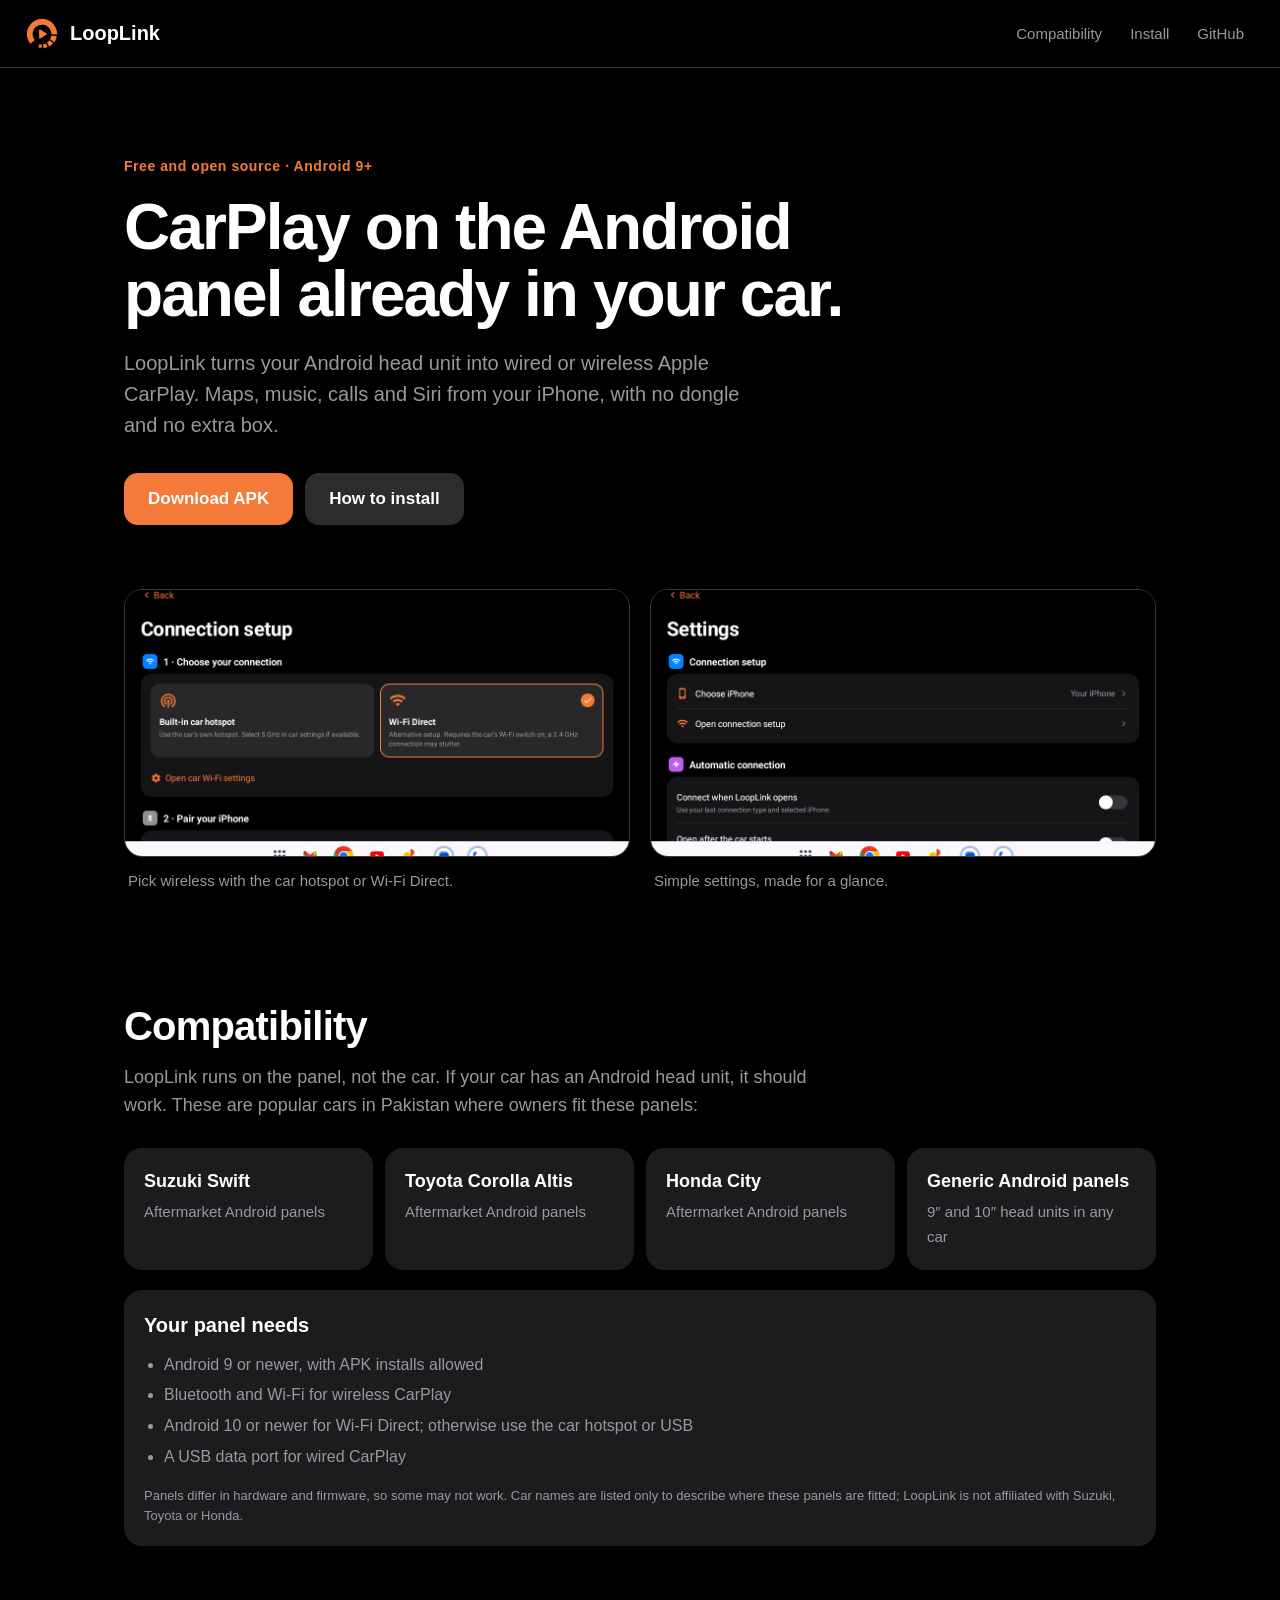
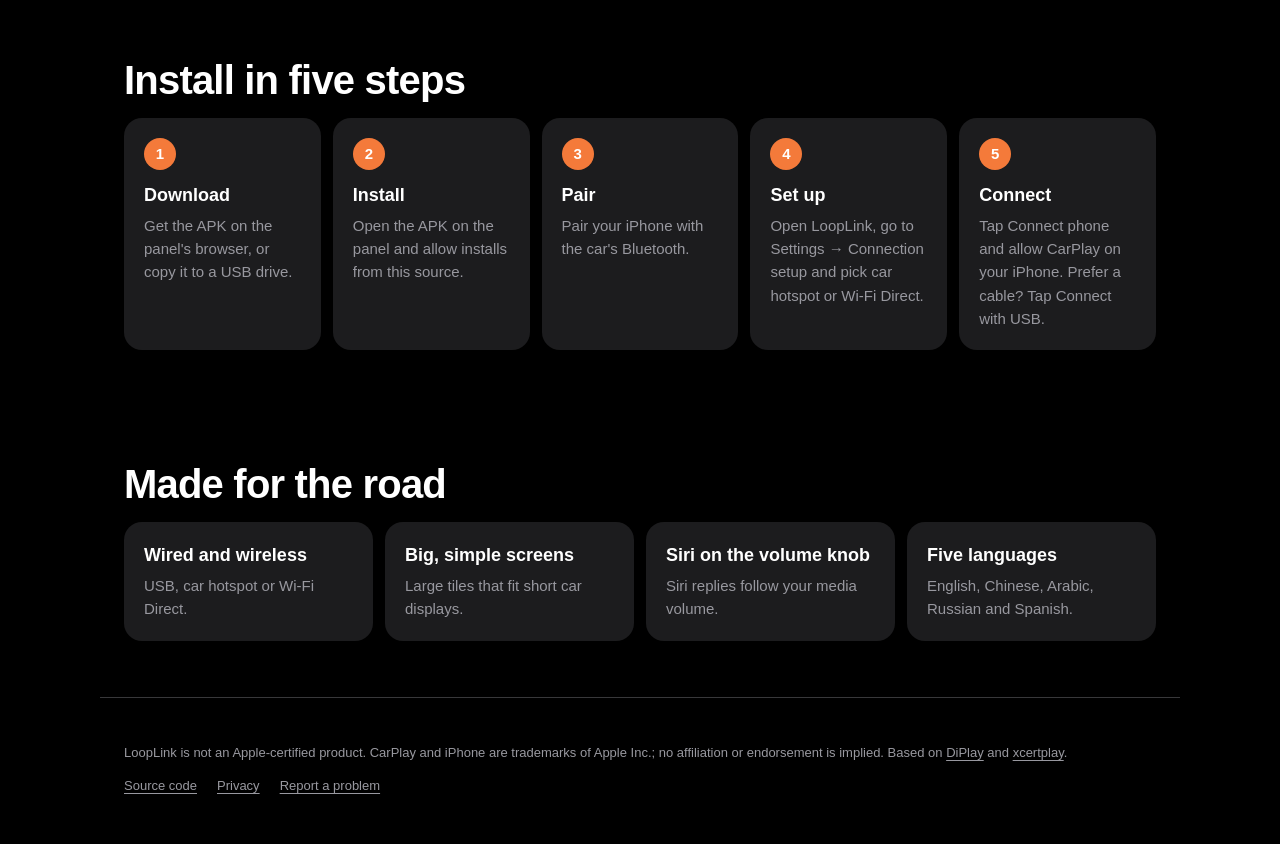
==== site/index.html @ bc6fa311 "Replace the DiPlay site with a LoopLink page Rebuild site/ as one static LoopLink page: download and" ====
<!doctype html>
<html lang="en">
<head>
<meta charset="utf-8">
<meta name="viewport" content="width=device-width,initial-scale=1">
<title>LoopLink · CarPlay for Android car panels</title>
<meta name="description" content="LoopLink brings wired and wireless Apple CarPlay to the Android head unit in your car. Works on generic Android panels fitted in the Suzuki Swift, Toyota Corolla Altis, Honda City and more.">
<meta name="theme-color" content="#000000">
<link rel="icon" href="assets/icon.svg" type="image/svg+xml">
<link rel="stylesheet" href="assets/site.css">
<meta property="og:title" content="LoopLink · CarPlay for Android car panels">
<meta property="og:description" content="Wired and wireless CarPlay on the Android panel already in your car. No dongle needed.">
<meta property="og:image" content="https://umarz317.github.io/LoopLink/assets/connection.png">
<meta property="og:type" content="website">
</head>
<body>
<header class="bar">
  <a class="brand" href="./"><img src="assets/icon.svg" width="36" height="36" alt=""><span>LoopLink</span></a>
  <nav aria-label="Sections">
    <a href="#compatibility">Compatibility</a>
    <a href="#install">Install</a>
    <a href="https://github.com/umarz317/LoopLink">GitHub</a>
  </nav>
</header>

<main>
  <section class="hero">
    <p class="eyebrow">Free and open source · Android 9+</p>
    <h1>CarPlay on the Android panel already in your car.</h1>
    <p class="lead">LoopLink turns your Android head unit into wired or wireless Apple CarPlay. Maps, music, calls and Siri from your iPhone, with no dongle and no extra box.</p>
    <div class="actions">
      <a class="button" href="https://github.com/umarz317/LoopLink/releases/latest">Download APK</a>
      <a class="button ghost" href="#install">How to install</a>
    </div>
  </section>

  <section class="screens" aria-label="Screenshots">
    <figure><img src="assets/connection.png" width="1024" height="540" alt="LoopLink connection setup with car hotspot and Wi-Fi Direct choices"><figcaption>Pick wireless with the car hotspot or Wi-Fi Direct.</figcaption></figure>
    <figure><img src="assets/settings.png" width="1024" height="540" alt="LoopLink settings with iPhone and automatic connection options"><figcaption>Simple settings, made for a glance.</figcaption></figure>
  </section>

  <section id="compatibility">
    <h2>Compatibility</h2>
    <p class="section-lead">LoopLink runs on the panel, not the car. If your car has an Android head unit, it should work. These are popular cars in Pakistan where owners fit these panels:</p>
    <ul class="cars">
      <li><strong>Suzuki Swift</strong><span>Aftermarket Android panels</span></li>
      <li><strong>Toyota Corolla Altis</strong><span>Aftermarket Android panels</span></li>
      <li><strong>Honda City</strong><span>Aftermarket Android panels</span></li>
      <li><strong>Generic Android panels</strong><span>9″ and 10″ head units in any car</span></li>
    </ul>
    <div class="needs">
      <h3>Your panel needs</h3>
      <ul>
        <li>Android 9 or newer, with APK installs allowed</li>
        <li>Bluetooth and Wi-Fi for wireless CarPlay</li>
        <li>Android 10 or newer for Wi-Fi Direct; otherwise use the car hotspot or USB</li>
        <li>A USB data port for wired CarPlay</li>
      </ul>
      <p class="fine">Panels differ in hardware and firmware, so some may not work. Car names are listed only to describe where these panels are fitted; LoopLink is not affiliated with Suzuki, Toyota or Honda.</p>
    </div>
  </section>

  <section id="install">
    <h2>Install in five steps</h2>
    <ol class="steps">
      <li><strong>Download</strong>Get the APK on the panel's browser, or copy it to a USB drive.</li>
      <li><strong>Install</strong>Open the APK on the panel and allow installs from this source.</li>
      <li><strong>Pair</strong>Pair your iPhone with the car's Bluetooth.</li>
      <li><strong>Set up</strong>Open LoopLink, go to Settings → Connection setup and pick car hotspot or Wi-Fi Direct.</li>
      <li><strong>Connect</strong>Tap Connect phone and allow CarPlay on your iPhone. Prefer a cable? Tap Connect with USB.</li>
    </ol>
  </section>

  <section class="features">
    <h2>Made for the road</h2>
    <ul>
      <li><strong>Wired and wireless</strong>USB, car hotspot or Wi-Fi Direct.</li>
      <li><strong>Big, simple screens</strong>Large tiles that fit short car displays.</li>
      <li><strong>Siri on the volume knob</strong>Siri replies follow your media volume.</li>
      <li><strong>Five languages</strong>English, Chinese, Arabic, Russian and Spanish.</li>
    </ul>
  </section>
</main>

<footer>
  <p>LoopLink is not an Apple-certified product. CarPlay and iPhone are trademarks of Apple Inc.; no affiliation or endorsement is implied. Based on <a href="https://github.com/shihabal3amri/DiPlay">DiPlay</a> and <a href="https://github.com/shilapi/xcertplay">xcertplay</a>.</p>
  <nav><a href="https://github.com/umarz317/LoopLink">Source code</a><a href="https://github.com/umarz317/LoopLink/blob/main/docs/PRIVACY.md">Privacy</a><a href="https://github.com/umarz317/LoopLink/issues">Report a problem</a></nav>
</footer>
</body>
</html>
---- site/assets/site.css ----
:root{--bg:#000;--surface:#1c1c1e;--fill:#2c2c2e;--line:#38383a;--text:#fff;--muted:#98989f;--accent:#f47a3a;color-scheme:dark;font-family:-apple-system,BlinkMacSystemFont,"SF Pro Text","Segoe UI",Roboto,Arial,sans-serif}
*{box-sizing:border-box}html{scroll-behavior:smooth}
body{margin:0;background:var(--bg);color:var(--text);line-height:1.55}
a{color:var(--accent);text-underline-offset:3px}a:focus-visible{outline:3px solid var(--accent);outline-offset:4px;border-radius:6px}
.bar{position:sticky;top:0;z-index:1;display:flex;align-items:center;justify-content:space-between;gap:16px;padding:12px 24px;background:rgba(0,0,0,.72);backdrop-filter:saturate(180%) blur(20px);-webkit-backdrop-filter:saturate(180%) blur(20px);border-bottom:1px solid var(--line)}
.brand{display:flex;align-items:center;gap:10px;color:var(--text);text-decoration:none;font-weight:700;font-size:20px}
.bar nav{display:flex;gap:4px;flex-wrap:wrap}.bar nav a{color:var(--muted);text-decoration:none;padding:10px 12px;border-radius:10px;font-size:15px}.bar nav a:hover{color:var(--text);background:var(--fill)}
main{max-width:1080px;margin:auto;padding:0 24px}
section{padding:56px 0}
.hero{padding:88px 0 40px;max-width:780px}
.eyebrow{color:var(--accent);font-weight:600;font-size:14px;letter-spacing:.04em;margin:0 0 16px}
h1{font-size:clamp(36px,6vw,64px);line-height:1.05;letter-spacing:-.03em;margin:0 0 20px}
h2{font-size:clamp(28px,4vw,40px);letter-spacing:-.02em;line-height:1.1;margin:0 0 16px}
h3{font-size:20px;margin:0 0 12px}
.lead{font-size:20px;color:var(--muted);margin:0 0 32px;max-width:640px}
.section-lead{font-size:18px;color:var(--muted);max-width:720px;margin:0 0 28px}
.actions{display:flex;gap:12px;flex-wrap:wrap}
.button{display:inline-flex;align-items:center;min-height:52px;padding:0 24px;border-radius:14px;background:var(--accent);color:#fff;font-weight:600;font-size:17px;text-decoration:none}
.button:hover{filter:brightness(1.08)}.button.ghost{background:var(--fill);color:var(--text)}
.screens{display:grid;grid-template-columns:1fr 1fr;gap:20px;padding-top:24px}
figure{margin:0}figure img{display:block;width:100%;height:auto;border-radius:18px;border:1px solid var(--line)}
figcaption{color:var(--muted);font-size:15px;padding:12px 4px 0}
.cars{list-style:none;padding:0;margin:0 0 20px;display:grid;grid-template-columns:repeat(4,1fr);gap:12px}
.cars li,.needs,.steps li,.features li{background:var(--surface);border-radius:18px;padding:20px}
.cars strong,.steps strong,.features strong{display:block;font-size:18px;margin-bottom:4px}
.cars span,.steps li,.features li{color:var(--muted);font-size:15px}
.cars strong,.steps strong,.features strong{color:var(--text)}
.needs ul{margin:0;padding-inline-start:20px;color:var(--muted)}.needs li{margin:6px 0}
.fine{color:var(--muted);font-size:13px;margin:16px 0 0}
.steps{list-style:none;counter-reset:step;padding:0;margin:0;display:grid;grid-template-columns:repeat(5,1fr);gap:12px}
.steps li{counter-increment:step}.steps li::before{content:counter(step);display:grid;place-items:center;width:32px;height:32px;margin-bottom:12px;border-radius:50%;background:var(--accent);color:#fff;font-weight:700}
.features ul{list-style:none;padding:0;margin:0;display:grid;grid-template-columns:repeat(4,1fr);gap:12px}
footer{max-width:1080px;margin:auto;padding:32px 24px 48px;border-top:1px solid var(--line);color:var(--muted);font-size:13px}
footer nav{display:flex;gap:20px;flex-wrap:wrap;margin-top:12px}footer a{color:var(--muted)}
@media(max-width:900px){.cars,.features ul{grid-template-columns:1fr 1fr}.steps{grid-template-columns:1fr}}
@media(max-width:640px){.screens,.cars,.features ul{grid-template-columns:1fr}.hero{padding-top:48px}.bar{padding:10px 16px}main,footer{padding-left:16px;padding-right:16px}.bar nav a{padding:8px}.bar nav a[href^="https"]{display:none}}
@media(prefers-reduced-motion:reduce){html{scroll-behavior:auto}}
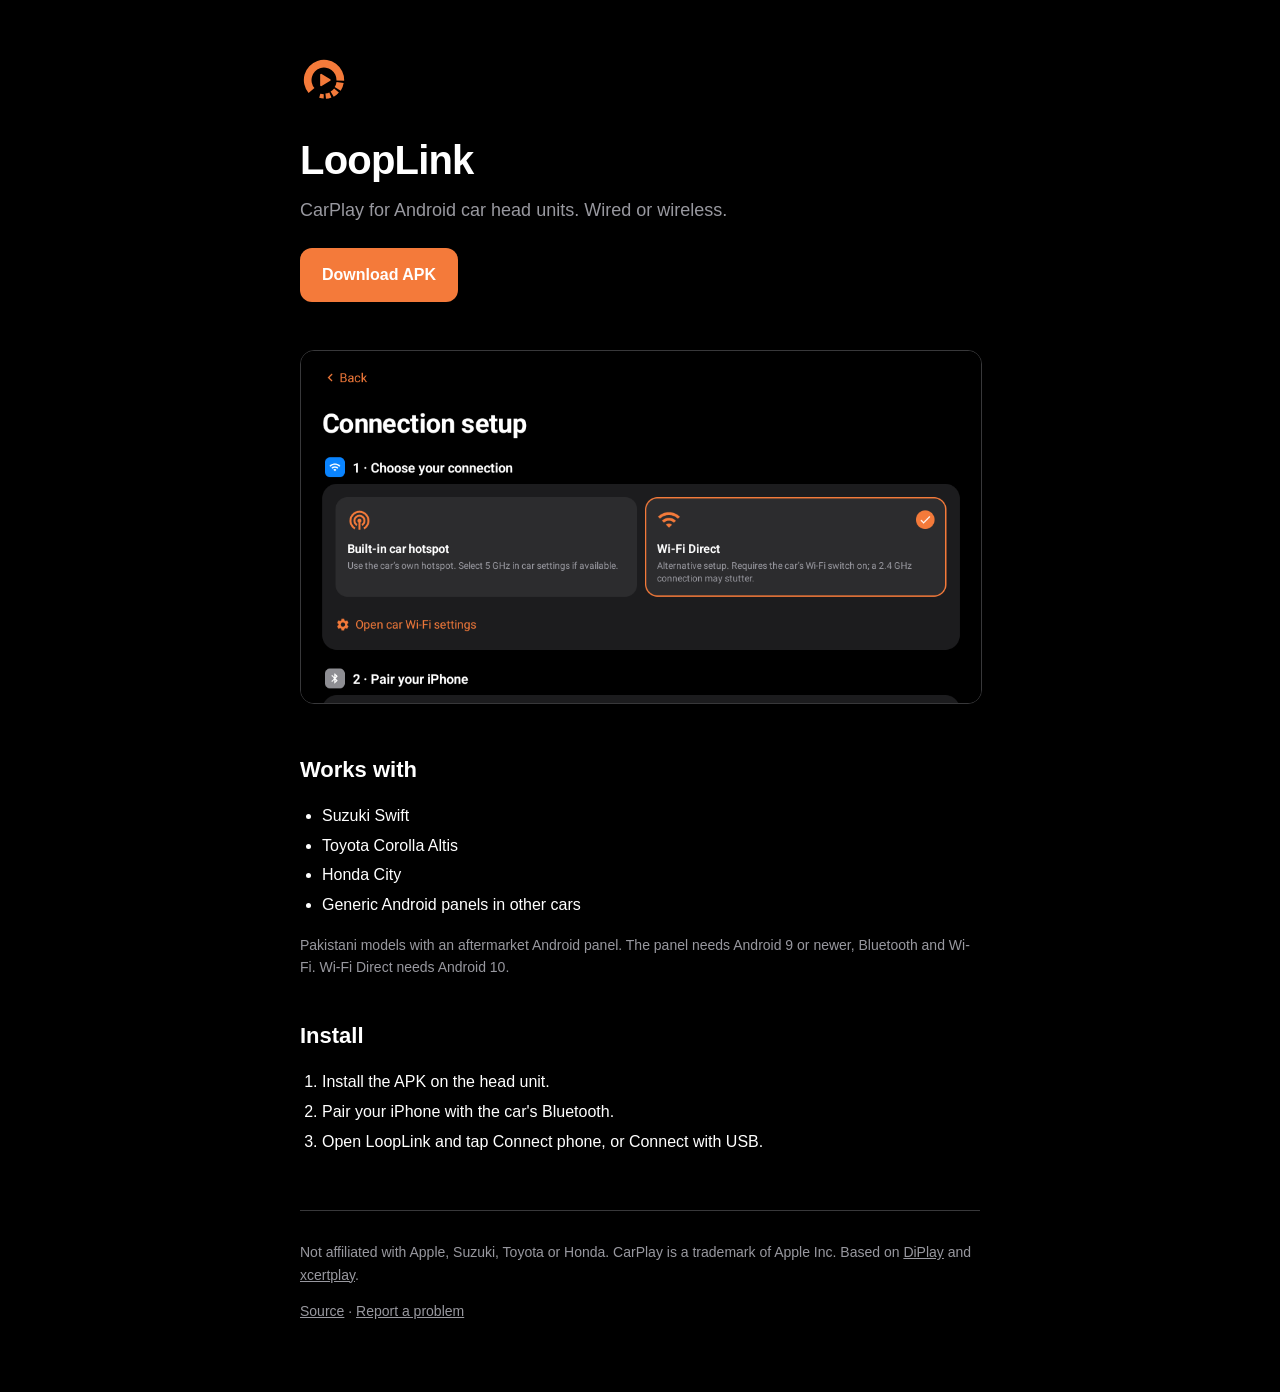
==== commit 91475a6b: "Cut the website down to one short page Keep the name, a one-line description, the download button, o" ====
--- a/site/index.html
+++ b/site/index.html
@@ -3,88 +3,46 @@
 <head>
 <meta charset="utf-8">
 <meta name="viewport" content="width=device-width,initial-scale=1">
-<title>LoopLink · CarPlay for Android car panels</title>
-<meta name="description" content="LoopLink brings wired and wireless Apple CarPlay to the Android head unit in your car. Works on generic Android panels fitted in the Suzuki Swift, Toyota Corolla Altis, Honda City and more.">
+<title>LoopLink</title>
+<meta name="description" content="Wired and wireless CarPlay for Android car head units.">
 <meta name="theme-color" content="#000000">
 <link rel="icon" href="assets/icon.svg" type="image/svg+xml">
 <link rel="stylesheet" href="assets/site.css">
-<meta property="og:title" content="LoopLink · CarPlay for Android car panels">
-<meta property="og:description" content="Wired and wireless CarPlay on the Android panel already in your car. No dongle needed.">
+<meta property="og:title" content="LoopLink">
+<meta property="og:description" content="Wired and wireless CarPlay for Android car head units.">
 <meta property="og:image" content="https://umarz317.github.io/LoopLink/assets/connection.png">
-<meta property="og:type" content="website">
 </head>
 <body>
-<header class="bar">
-  <a class="brand" href="./"><img src="assets/icon.svg" width="36" height="36" alt=""><span>LoopLink</span></a>
-  <nav aria-label="Sections">
-    <a href="#compatibility">Compatibility</a>
-    <a href="#install">Install</a>
-    <a href="https://github.com/umarz317/LoopLink">GitHub</a>
-  </nav>
-</header>
+<main>
+  <header>
+    <img src="assets/icon.svg" width="48" height="48" alt="">
+    <h1>LoopLink</h1>
+    <p>CarPlay for Android car head units. Wired or wireless.</p>
+    <a class="button" href="https://github.com/umarz317/LoopLink/releases/latest">Download APK</a>
+  </header>
 
-<main>
-  <section class="hero">
-    <p class="eyebrow">Free and open source · Android 9+</p>
-    <h1>CarPlay on the Android panel already in your car.</h1>
-    <p class="lead">LoopLink turns your Android head unit into wired or wireless Apple CarPlay. Maps, music, calls and Siri from your iPhone, with no dongle and no extra box.</p>
-    <div class="actions">
-      <a class="button" href="https://github.com/umarz317/LoopLink/releases/latest">Download APK</a>
-      <a class="button ghost" href="#install">How to install</a>
-    </div>
-  </section>
+  <img class="shot" src="assets/connection.png" width="1024" height="530" alt="LoopLink connection setup screen">
 
-  <section class="screens" aria-label="Screenshots">
-    <figure><img src="assets/connection.png" width="1024" height="540" alt="LoopLink connection setup with car hotspot and Wi-Fi Direct choices"><figcaption>Pick wireless with the car hotspot or Wi-Fi Direct.</figcaption></figure>
-    <figure><img src="assets/settings.png" width="1024" height="540" alt="LoopLink settings with iPhone and automatic connection options"><figcaption>Simple settings, made for a glance.</figcaption></figure>
-  </section>
+  <h2>Works with</h2>
+  <ul>
+    <li>Suzuki Swift</li>
+    <li>Toyota Corolla Altis</li>
+    <li>Honda City</li>
+    <li>Generic Android panels in other cars</li>
+  </ul>
+  <p class="muted">Pakistani models with an aftermarket Android panel. The panel needs Android 9 or newer, Bluetooth and Wi-Fi. Wi-Fi Direct needs Android 10.</p>
 
-  <section id="compatibility">
-    <h2>Compatibility</h2>
-    <p class="section-lead">LoopLink runs on the panel, not the car. If your car has an Android head unit, it should work. These are popular cars in Pakistan where owners fit these panels:</p>
-    <ul class="cars">
-      <li><strong>Suzuki Swift</strong><span>Aftermarket Android panels</span></li>
-      <li><strong>Toyota Corolla Altis</strong><span>Aftermarket Android panels</span></li>
-      <li><strong>Honda City</strong><span>Aftermarket Android panels</span></li>
-      <li><strong>Generic Android panels</strong><span>9″ and 10″ head units in any car</span></li>
-    </ul>
-    <div class="needs">
-      <h3>Your panel needs</h3>
-      <ul>
-        <li>Android 9 or newer, with APK installs allowed</li>
-        <li>Bluetooth and Wi-Fi for wireless CarPlay</li>
-        <li>Android 10 or newer for Wi-Fi Direct; otherwise use the car hotspot or USB</li>
-        <li>A USB data port for wired CarPlay</li>
-      </ul>
-      <p class="fine">Panels differ in hardware and firmware, so some may not work. Car names are listed only to describe where these panels are fitted; LoopLink is not affiliated with Suzuki, Toyota or Honda.</p>
-    </div>
-  </section>
+  <h2>Install</h2>
+  <ol>
+    <li>Install the APK on the head unit.</li>
+    <li>Pair your iPhone with the car's Bluetooth.</li>
+    <li>Open LoopLink and tap Connect phone, or Connect with USB.</li>
+  </ol>
 
-  <section id="install">
-    <h2>Install in five steps</h2>
-    <ol class="steps">
-      <li><strong>Download</strong>Get the APK on the panel's browser, or copy it to a USB drive.</li>
-      <li><strong>Install</strong>Open the APK on the panel and allow installs from this source.</li>
-      <li><strong>Pair</strong>Pair your iPhone with the car's Bluetooth.</li>
-      <li><strong>Set up</strong>Open LoopLink, go to Settings → Connection setup and pick car hotspot or Wi-Fi Direct.</li>
-      <li><strong>Connect</strong>Tap Connect phone and allow CarPlay on your iPhone. Prefer a cable? Tap Connect with USB.</li>
-    </ol>
-  </section>
-
-  <section class="features">
-    <h2>Made for the road</h2>
-    <ul>
-      <li><strong>Wired and wireless</strong>USB, car hotspot or Wi-Fi Direct.</li>
-      <li><strong>Big, simple screens</strong>Large tiles that fit short car displays.</li>
-      <li><strong>Siri on the volume knob</strong>Siri replies follow your media volume.</li>
-      <li><strong>Five languages</strong>English, Chinese, Arabic, Russian and Spanish.</li>
-    </ul>
-  </section>
+  <footer>
+    <p>Not affiliated with Apple, Suzuki, Toyota or Honda. CarPlay is a trademark of Apple Inc. Based on <a href="https://github.com/shihabal3amri/DiPlay">DiPlay</a> and <a href="https://github.com/shilapi/xcertplay">xcertplay</a>.</p>
+    <p><a href="https://github.com/umarz317/LoopLink">Source</a> · <a href="https://github.com/umarz317/LoopLink/issues">Report a problem</a></p>
+  </footer>
 </main>
-
-<footer>
-  <p>LoopLink is not an Apple-certified product. CarPlay and iPhone are trademarks of Apple Inc.; no affiliation or endorsement is implied. Based on <a href="https://github.com/shihabal3amri/DiPlay">DiPlay</a> and <a href="https://github.com/shilapi/xcertplay">xcertplay</a>.</p>
-  <nav><a href="https://github.com/umarz317/LoopLink">Source code</a><a href="https://github.com/umarz317/LoopLink/blob/main/docs/PRIVACY.md">Privacy</a><a href="https://github.com/umarz317/LoopLink/issues">Report a problem</a></nav>
-</footer>
 </body>
 </html>
--- a/site/assets/site.css
+++ b/site/assets/site.css
@@ -1,37 +1,13 @@
-:root{--bg:#000;--surface:#1c1c1e;--fill:#2c2c2e;--line:#38383a;--text:#fff;--muted:#98989f;--accent:#f47a3a;color-scheme:dark;font-family:-apple-system,BlinkMacSystemFont,"SF Pro Text","Segoe UI",Roboto,Arial,sans-serif}
-*{box-sizing:border-box}html{scroll-behavior:smooth}
-body{margin:0;background:var(--bg);color:var(--text);line-height:1.55}
-a{color:var(--accent);text-underline-offset:3px}a:focus-visible{outline:3px solid var(--accent);outline-offset:4px;border-radius:6px}
-.bar{position:sticky;top:0;z-index:1;display:flex;align-items:center;justify-content:space-between;gap:16px;padding:12px 24px;background:rgba(0,0,0,.72);backdrop-filter:saturate(180%) blur(20px);-webkit-backdrop-filter:saturate(180%) blur(20px);border-bottom:1px solid var(--line)}
-.brand{display:flex;align-items:center;gap:10px;color:var(--text);text-decoration:none;font-weight:700;font-size:20px}
-.bar nav{display:flex;gap:4px;flex-wrap:wrap}.bar nav a{color:var(--muted);text-decoration:none;padding:10px 12px;border-radius:10px;font-size:15px}.bar nav a:hover{color:var(--text);background:var(--fill)}
-main{max-width:1080px;margin:auto;padding:0 24px}
-section{padding:56px 0}
-.hero{padding:88px 0 40px;max-width:780px}
-.eyebrow{color:var(--accent);font-weight:600;font-size:14px;letter-spacing:.04em;margin:0 0 16px}
-h1{font-size:clamp(36px,6vw,64px);line-height:1.05;letter-spacing:-.03em;margin:0 0 20px}
-h2{font-size:clamp(28px,4vw,40px);letter-spacing:-.02em;line-height:1.1;margin:0 0 16px}
-h3{font-size:20px;margin:0 0 12px}
-.lead{font-size:20px;color:var(--muted);margin:0 0 32px;max-width:640px}
-.section-lead{font-size:18px;color:var(--muted);max-width:720px;margin:0 0 28px}
-.actions{display:flex;gap:12px;flex-wrap:wrap}
-.button{display:inline-flex;align-items:center;min-height:52px;padding:0 24px;border-radius:14px;background:var(--accent);color:#fff;font-weight:600;font-size:17px;text-decoration:none}
-.button:hover{filter:brightness(1.08)}.button.ghost{background:var(--fill);color:var(--text)}
-.screens{display:grid;grid-template-columns:1fr 1fr;gap:20px;padding-top:24px}
-figure{margin:0}figure img{display:block;width:100%;height:auto;border-radius:18px;border:1px solid var(--line)}
-figcaption{color:var(--muted);font-size:15px;padding:12px 4px 0}
-.cars{list-style:none;padding:0;margin:0 0 20px;display:grid;grid-template-columns:repeat(4,1fr);gap:12px}
-.cars li,.needs,.steps li,.features li{background:var(--surface);border-radius:18px;padding:20px}
-.cars strong,.steps strong,.features strong{display:block;font-size:18px;margin-bottom:4px}
-.cars span,.steps li,.features li{color:var(--muted);font-size:15px}
-.cars strong,.steps strong,.features strong{color:var(--text)}
-.needs ul{margin:0;padding-inline-start:20px;color:var(--muted)}.needs li{margin:6px 0}
-.fine{color:var(--muted);font-size:13px;margin:16px 0 0}
-.steps{list-style:none;counter-reset:step;padding:0;margin:0;display:grid;grid-template-columns:repeat(5,1fr);gap:12px}
-.steps li{counter-increment:step}.steps li::before{content:counter(step);display:grid;place-items:center;width:32px;height:32px;margin-bottom:12px;border-radius:50%;background:var(--accent);color:#fff;font-weight:700}
-.features ul{list-style:none;padding:0;margin:0;display:grid;grid-template-columns:repeat(4,1fr);gap:12px}
-footer{max-width:1080px;margin:auto;padding:32px 24px 48px;border-top:1px solid var(--line);color:var(--muted);font-size:13px}
-footer nav{display:flex;gap:20px;flex-wrap:wrap;margin-top:12px}footer a{color:var(--muted)}
-@media(max-width:900px){.cars,.features ul{grid-template-columns:1fr 1fr}.steps{grid-template-columns:1fr}}
-@media(max-width:640px){.screens,.cars,.features ul{grid-template-columns:1fr}.hero{padding-top:48px}.bar{padding:10px 16px}main,footer{padding-left:16px;padding-right:16px}.bar nav a{padding:8px}.bar nav a[href^="https"]{display:none}}
-@media(prefers-reduced-motion:reduce){html{scroll-behavior:auto}}
+:root{color-scheme:dark;font-family:-apple-system,BlinkMacSystemFont,"Segoe UI",Roboto,Arial,sans-serif}
+body{margin:0;background:#000;color:#fff;line-height:1.6}
+main{max-width:680px;margin:auto;padding:56px 20px}
+a{color:#f47a3a}
+header h1{font-size:40px;margin:16px 0 4px;letter-spacing:-.02em}
+header p{color:#98989f;font-size:18px;margin:0 0 24px}
+.button{display:inline-block;background:#f47a3a;color:#fff;font-weight:600;text-decoration:none;padding:14px 22px;border-radius:12px}
+.shot{display:block;width:100%;height:auto;margin:48px 0;border-radius:14px;border:1px solid #38383a}
+h2{font-size:22px;margin:40px 0 8px}
+ul,ol{padding-left:22px}li{margin:4px 0}
+.muted,footer{color:#98989f;font-size:14px}
+footer{margin-top:56px;border-top:1px solid #38383a;padding-top:16px}
+footer a{color:#98989f}
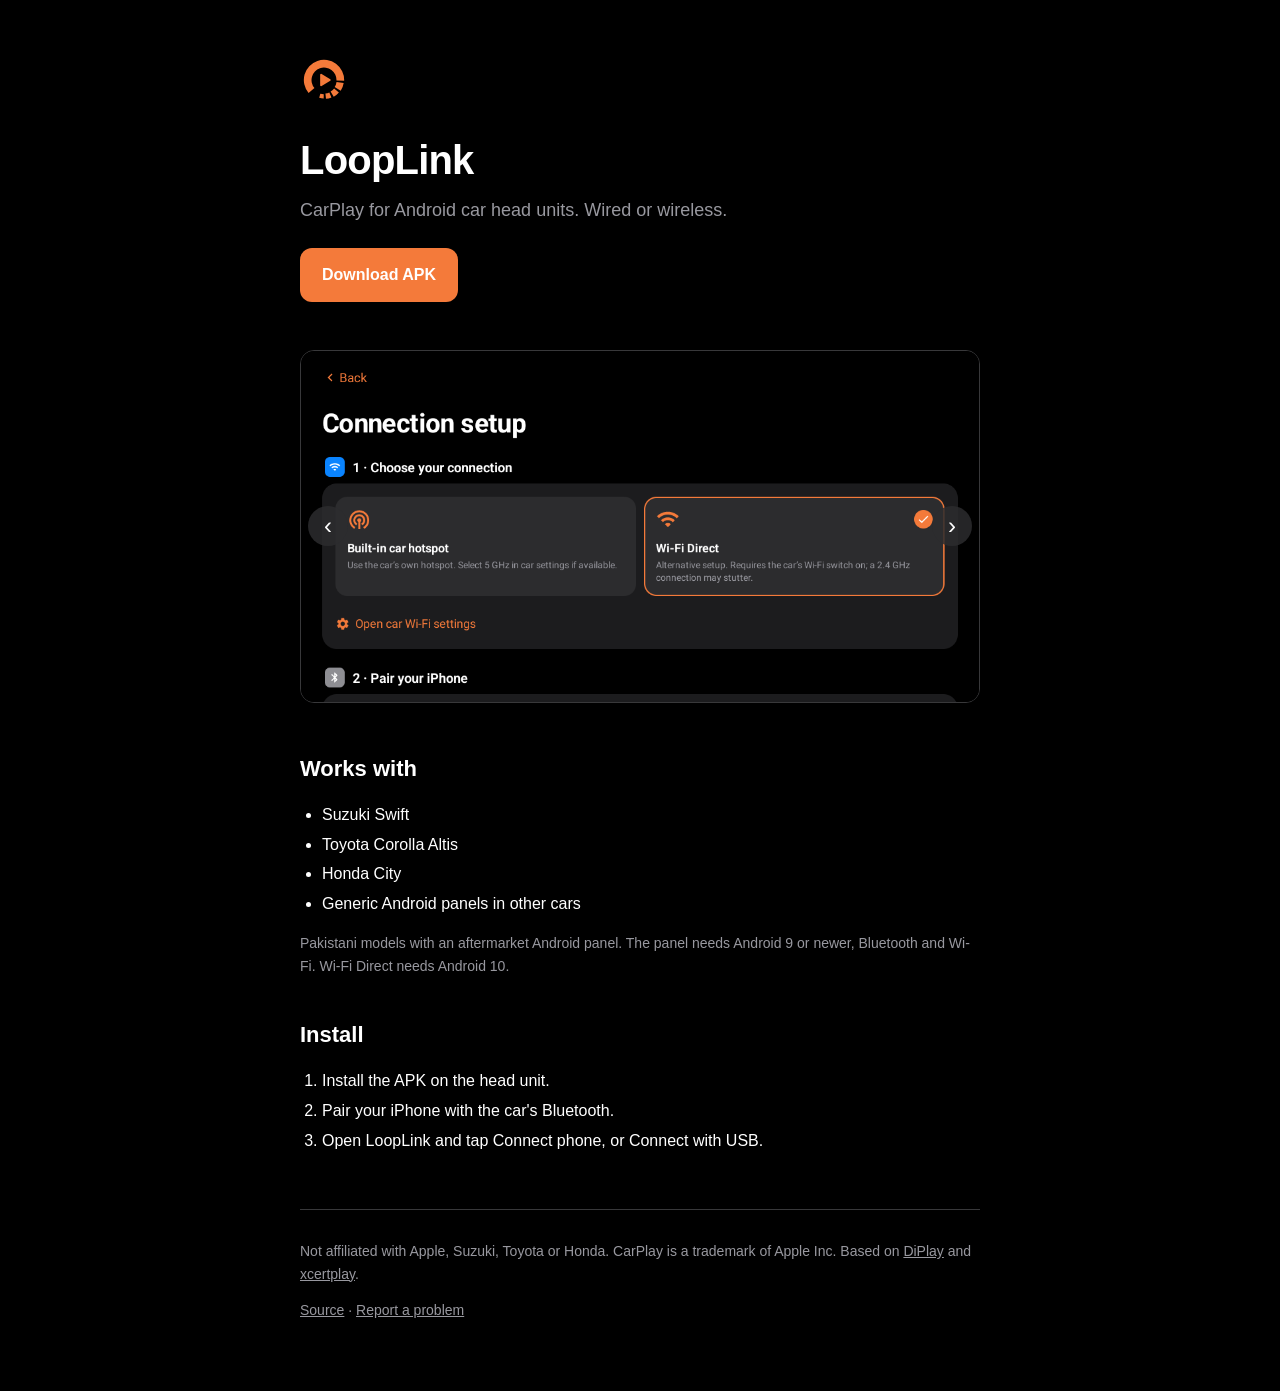
==== commit 06b59450: "Show four app screens as slides on the website Replace the single screenshot with a swipeable strip " ====
--- a/site/index.html
+++ b/site/index.html
@@ -10,7 +10,7 @@
 <link rel="stylesheet" href="assets/site.css">
 <meta property="og:title" content="LoopLink">
 <meta property="og:description" content="Wired and wireless CarPlay for Android car head units.">
-<meta property="og:image" content="https://umarz317.github.io/LoopLink/assets/connection.png">
+<meta property="og:image" content="https://umarz317.github.io/LoopLink/assets/screen-1.png">
 </head>
 <body>
 <main>
@@ -21,7 +21,16 @@
     <a class="button" href="https://github.com/umarz317/LoopLink/releases/latest">Download APK</a>
   </header>
 
-  <img class="shot" src="assets/connection.png" width="1024" height="530" alt="LoopLink connection setup screen">
+  <div class="slides" aria-label="Screenshots">
+    <div class="track" tabindex="0">
+      <img src="assets/screen-1.png" width="1024" height="530" alt="Connection setup">
+      <img src="assets/screen-2.png" width="1024" height="530" alt="Settings" loading="lazy">
+      <img src="assets/screen-3.png" width="1024" height="530" alt="Automatic connection and display settings" loading="lazy">
+      <img src="assets/screen-4.png" width="1024" height="530" alt="Advanced settings" loading="lazy">
+    </div>
+    <button class="prev" aria-label="Previous screenshot">‹</button>
+    <button class="next" aria-label="Next screenshot">›</button>
+  </div>
 
   <h2>Works with</h2>
   <ul>
@@ -44,5 +53,10 @@
     <p><a href="https://github.com/umarz317/LoopLink">Source</a> · <a href="https://github.com/umarz317/LoopLink/issues">Report a problem</a></p>
   </footer>
 </main>
+<script>
+const track = document.querySelector('.track');
+for (const [cls, dir] of [['.prev', -1], ['.next', 1]])
+  document.querySelector(cls).onclick = () => track.scrollBy({ left: dir * track.clientWidth, behavior: 'smooth' });
+</script>
 </body>
 </html>
--- a/site/assets/site.css
+++ b/site/assets/site.css
@@ -5,7 +5,13 @@
 header h1{font-size:40px;margin:16px 0 4px;letter-spacing:-.02em}
 header p{color:#98989f;font-size:18px;margin:0 0 24px}
 .button{display:inline-block;background:#f47a3a;color:#fff;font-weight:600;text-decoration:none;padding:14px 22px;border-radius:12px}
-.shot{display:block;width:100%;height:auto;margin:48px 0;border-radius:14px;border:1px solid #38383a}
+.slides{position:relative;margin:48px 0}
+.track{display:flex;overflow-x:auto;scroll-snap-type:x mandatory;scrollbar-width:none;border-radius:14px;border:1px solid #38383a}
+.track::-webkit-scrollbar{display:none}
+.track img{flex:0 0 100%;width:100%;height:auto;scroll-snap-align:start}
+.slides button{position:absolute;top:50%;transform:translateY(-50%);width:40px;height:40px;border:0;border-radius:50%;background:rgba(44,44,46,.85);color:#fff;font-size:24px;line-height:1;cursor:pointer}
+.prev{left:8px}.next{right:8px}
+@media(prefers-reduced-motion:reduce){.track{scroll-behavior:auto}}
 h2{font-size:22px;margin:40px 0 8px}
 ul,ol{padding-left:22px}li{margin:4px 0}
 .muted,footer{color:#98989f;font-size:14px}
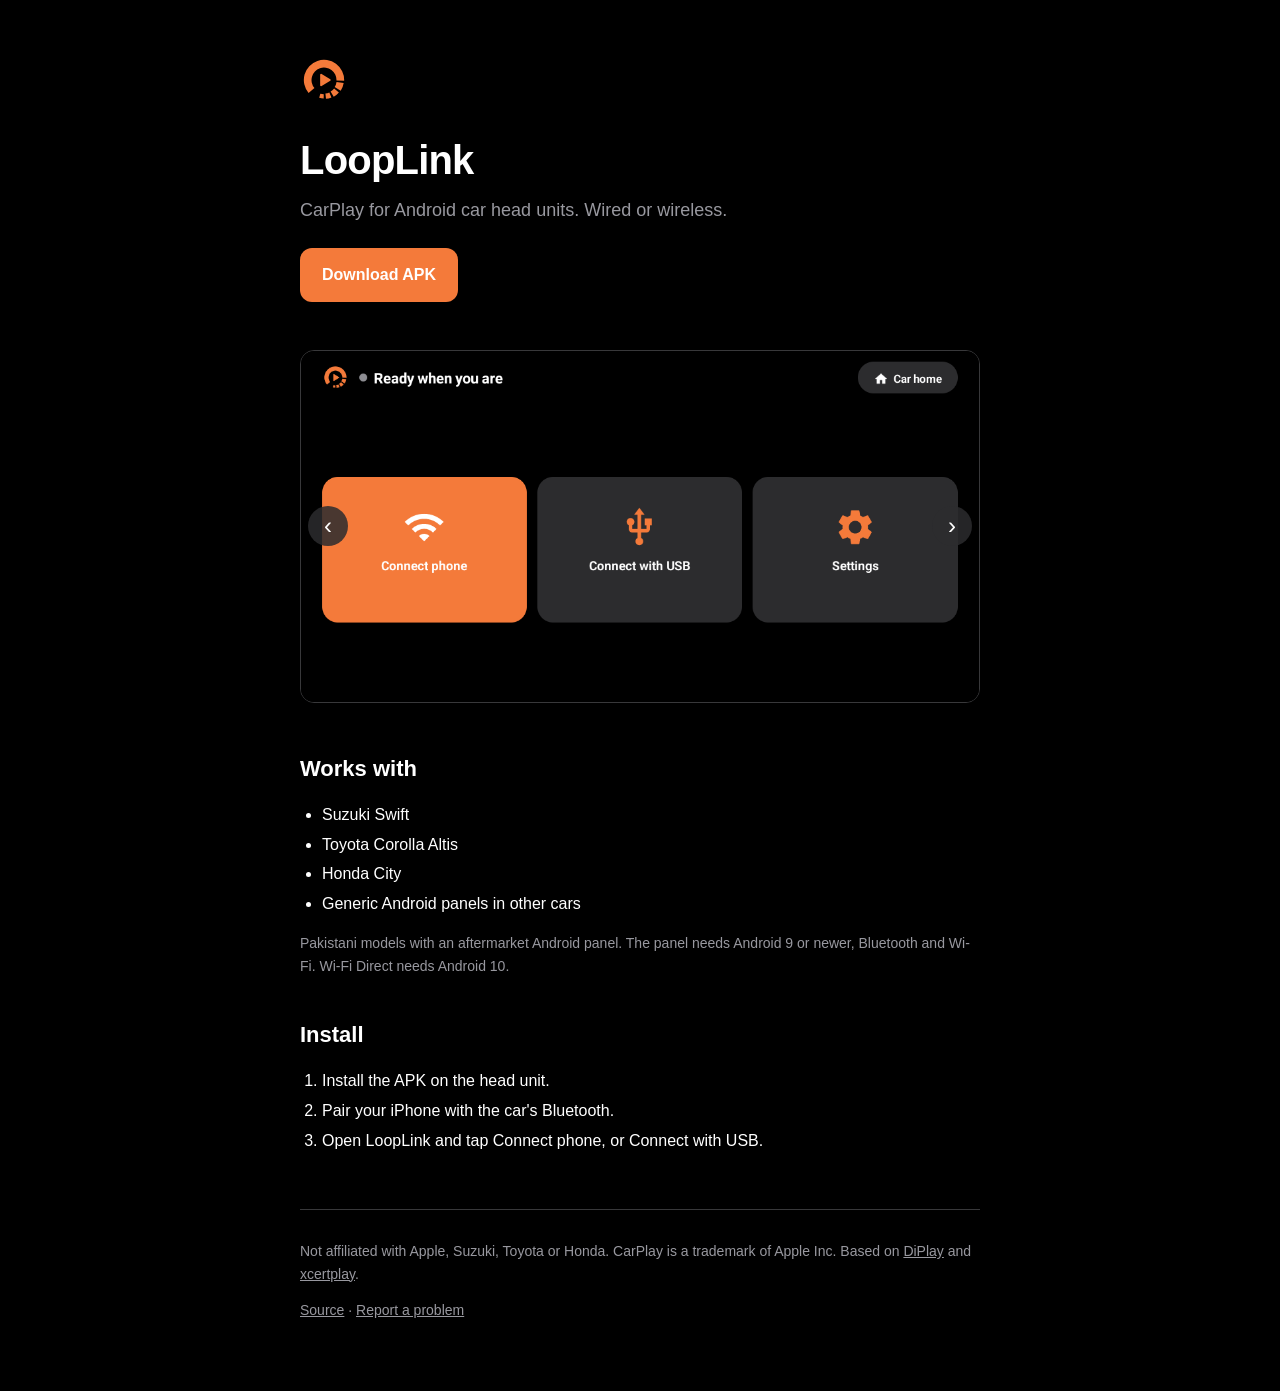
==== commit db145642: "Open the website slides with the home screen Add a home screenshot without the setup warning as the " ====
--- a/site/index.html
+++ b/site/index.html
@@ -23,10 +23,11 @@
 
   <div class="slides" aria-label="Screenshots">
     <div class="track" tabindex="0">
-      <img src="assets/screen-1.png" width="1024" height="530" alt="Connection setup">
-      <img src="assets/screen-2.png" width="1024" height="530" alt="Settings" loading="lazy">
-      <img src="assets/screen-3.png" width="1024" height="530" alt="Automatic connection and display settings" loading="lazy">
-      <img src="assets/screen-4.png" width="1024" height="530" alt="Advanced settings" loading="lazy">
+      <img src="assets/screen-1.png" width="1024" height="530" alt="Home screen with Connect phone, Connect with USB and Settings">
+      <img src="assets/screen-2.png" width="1024" height="530" alt="Connection setup" loading="lazy">
+      <img src="assets/screen-3.png" width="1024" height="530" alt="Settings" loading="lazy">
+      <img src="assets/screen-4.png" width="1024" height="530" alt="Automatic connection and display settings" loading="lazy">
+      <img src="assets/screen-5.png" width="1024" height="530" alt="Advanced settings" loading="lazy">
     </div>
     <button class="prev" aria-label="Previous screenshot">‹</button>
     <button class="next" aria-label="Next screenshot">›</button>
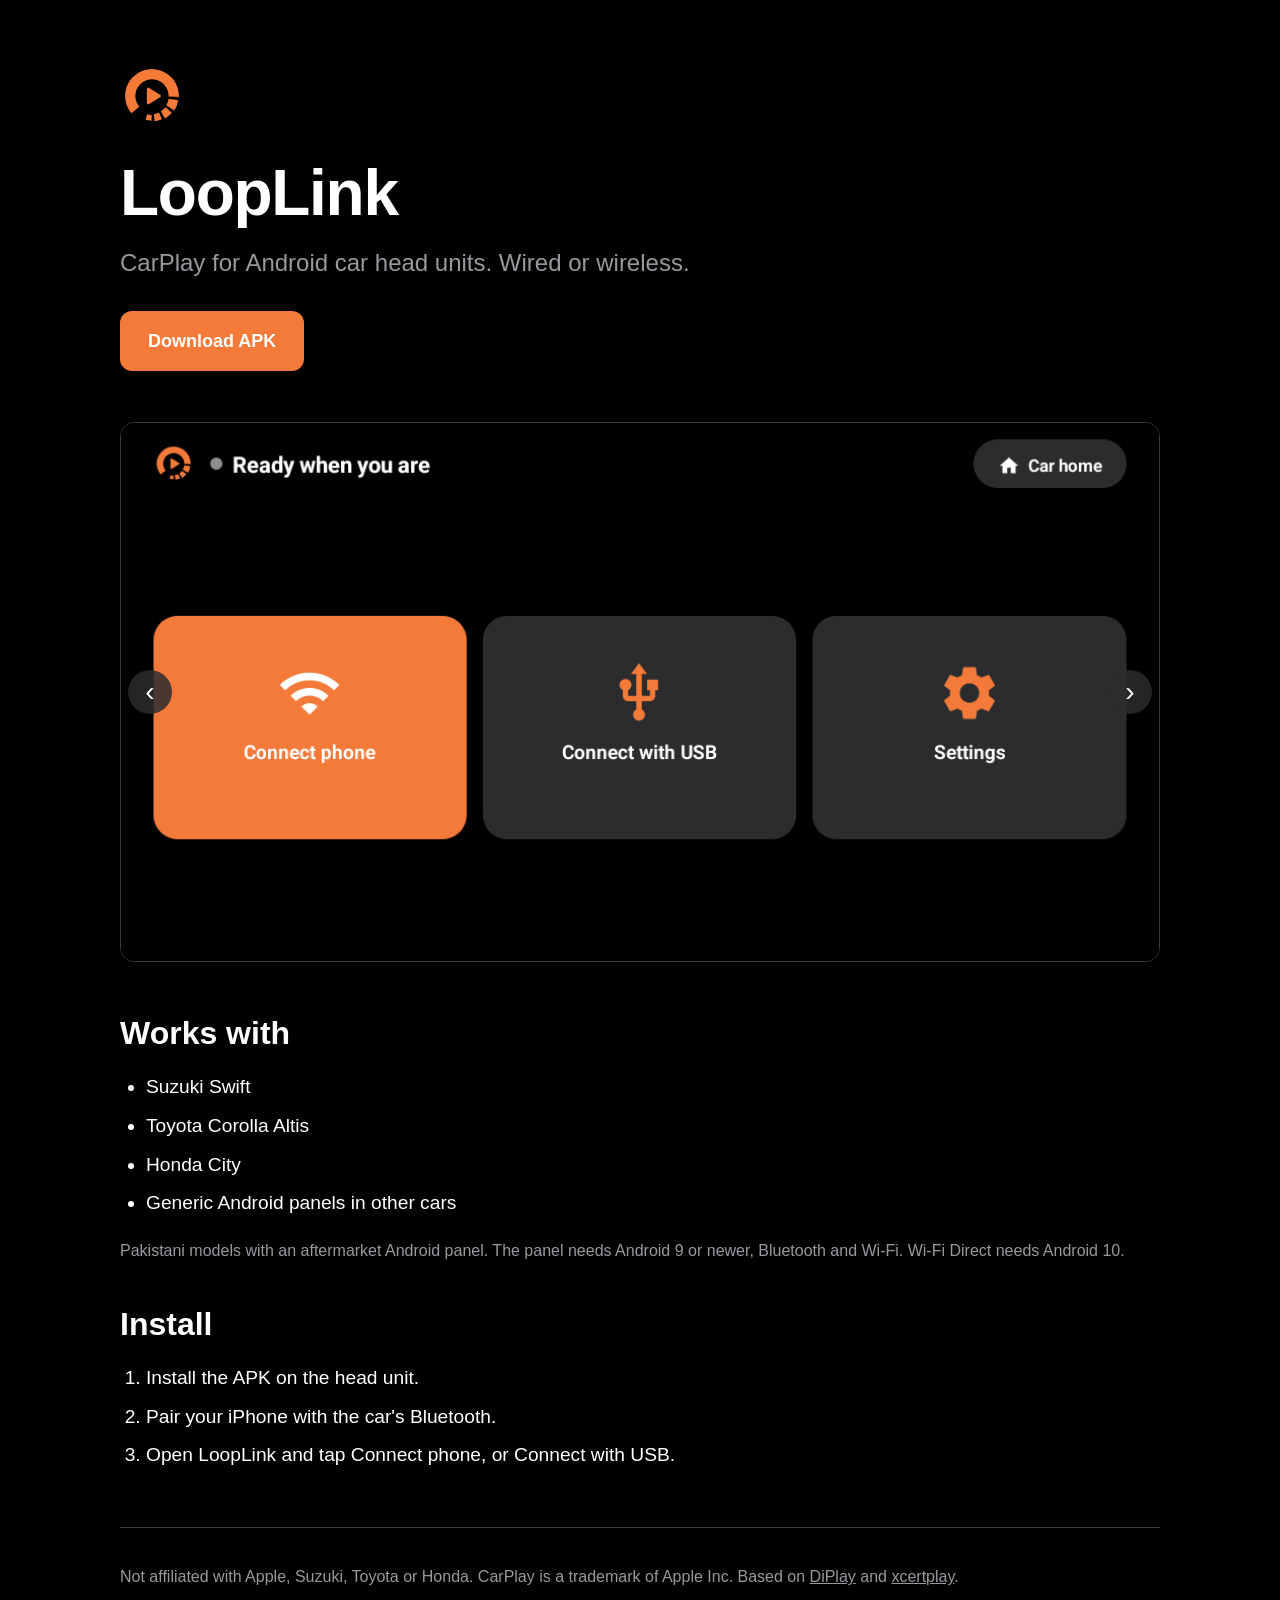
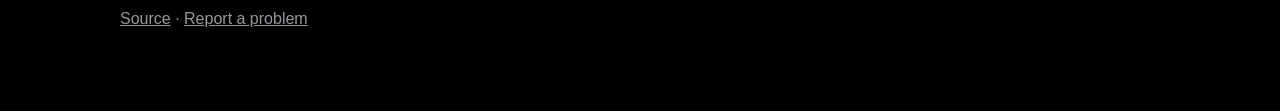
==== commit c90ab15f: "Refresh cached website styles" ====
--- a/site/index.html
+++ b/site/index.html
@@ -7,7 +7,7 @@
 <meta name="description" content="Wired and wireless CarPlay for Android car head units.">
 <meta name="theme-color" content="#000000">
 <link rel="icon" href="assets/icon.svg" type="image/svg+xml">
-<link rel="stylesheet" href="assets/site.css">
+<link rel="stylesheet" href="assets/site.css?v=2">
 <meta property="og:title" content="LoopLink">
 <meta property="og:description" content="Wired and wireless CarPlay for Android car head units.">
 <meta property="og:image" content="https://umarz317.github.io/LoopLink/assets/screen-1.png">
--- a/site/assets/site.css
+++ b/site/assets/site.css
@@ -1,19 +1,22 @@
 :root{color-scheme:dark;font-family:-apple-system,BlinkMacSystemFont,"Segoe UI",Roboto,Arial,sans-serif}
-body{margin:0;background:#000;color:#fff;line-height:1.6}
-main{max-width:680px;margin:auto;padding:56px 20px}
+*{box-sizing:border-box}
+body{margin:0;background:#000;color:#fff;font-size:clamp(18px,1.5vw,20px);line-height:1.6}
+main{max-width:1120px;margin:auto;padding:clamp(28px,5vw,64px) clamp(20px,4vw,40px)}
 a{color:#f47a3a}
-header h1{font-size:40px;margin:16px 0 4px;letter-spacing:-.02em}
-header p{color:#98989f;font-size:18px;margin:0 0 24px}
-.button{display:inline-block;background:#f47a3a;color:#fff;font-weight:600;text-decoration:none;padding:14px 22px;border-radius:12px}
-.slides{position:relative;margin:48px 0}
+header>img{width:64px;height:64px}
+header h1{font-size:clamp(44px,5vw,72px);line-height:1.1;margin:20px 0 16px;letter-spacing:-.02em}
+header p{color:#98989f;font-size:clamp(20px,2vw,24px);margin:0 0 28px}
+.button{display:inline-block;background:#f47a3a;color:#fff;font-size:18px;font-weight:600;text-decoration:none;padding:16px 28px;border-radius:12px}
+.slides{position:relative;margin:clamp(32px,4vw,56px) 0}
 .track{display:flex;overflow-x:auto;scroll-snap-type:x mandatory;scrollbar-width:none;border-radius:14px;border:1px solid #38383a}
 .track::-webkit-scrollbar{display:none}
-.track img{flex:0 0 100%;width:100%;height:auto;scroll-snap-align:start}
-.slides button{position:absolute;top:50%;transform:translateY(-50%);width:40px;height:40px;border:0;border-radius:50%;background:rgba(44,44,46,.85);color:#fff;font-size:24px;line-height:1;cursor:pointer}
+.track img{display:block;flex:0 0 100%;min-width:0;width:100%;height:auto;scroll-snap-align:start}
+.slides button{position:absolute;top:50%;transform:translateY(-50%);width:44px;height:44px;border:0;border-radius:50%;background:rgba(44,44,46,.85);color:#fff;font-size:28px;line-height:1;cursor:pointer}
 .prev{left:8px}.next{right:8px}
+:focus-visible{outline:2px solid #f47a3a;outline-offset:4px}
 @media(prefers-reduced-motion:reduce){.track{scroll-behavior:auto}}
-h2{font-size:22px;margin:40px 0 8px}
-ul,ol{padding-left:22px}li{margin:4px 0}
-.muted,footer{color:#98989f;font-size:14px}
-footer{margin-top:56px;border-top:1px solid #38383a;padding-top:16px}
+h2{font-size:clamp(26px,2.5vw,32px);line-height:1.25;margin:40px 0 16px}
+ul,ol{padding-left:26px}li{margin:8px 0}
+.muted,footer{color:#98989f;font-size:16px}
+footer{margin-top:56px;border-top:1px solid #38383a;padding-top:20px}
 footer a{color:#98989f}
